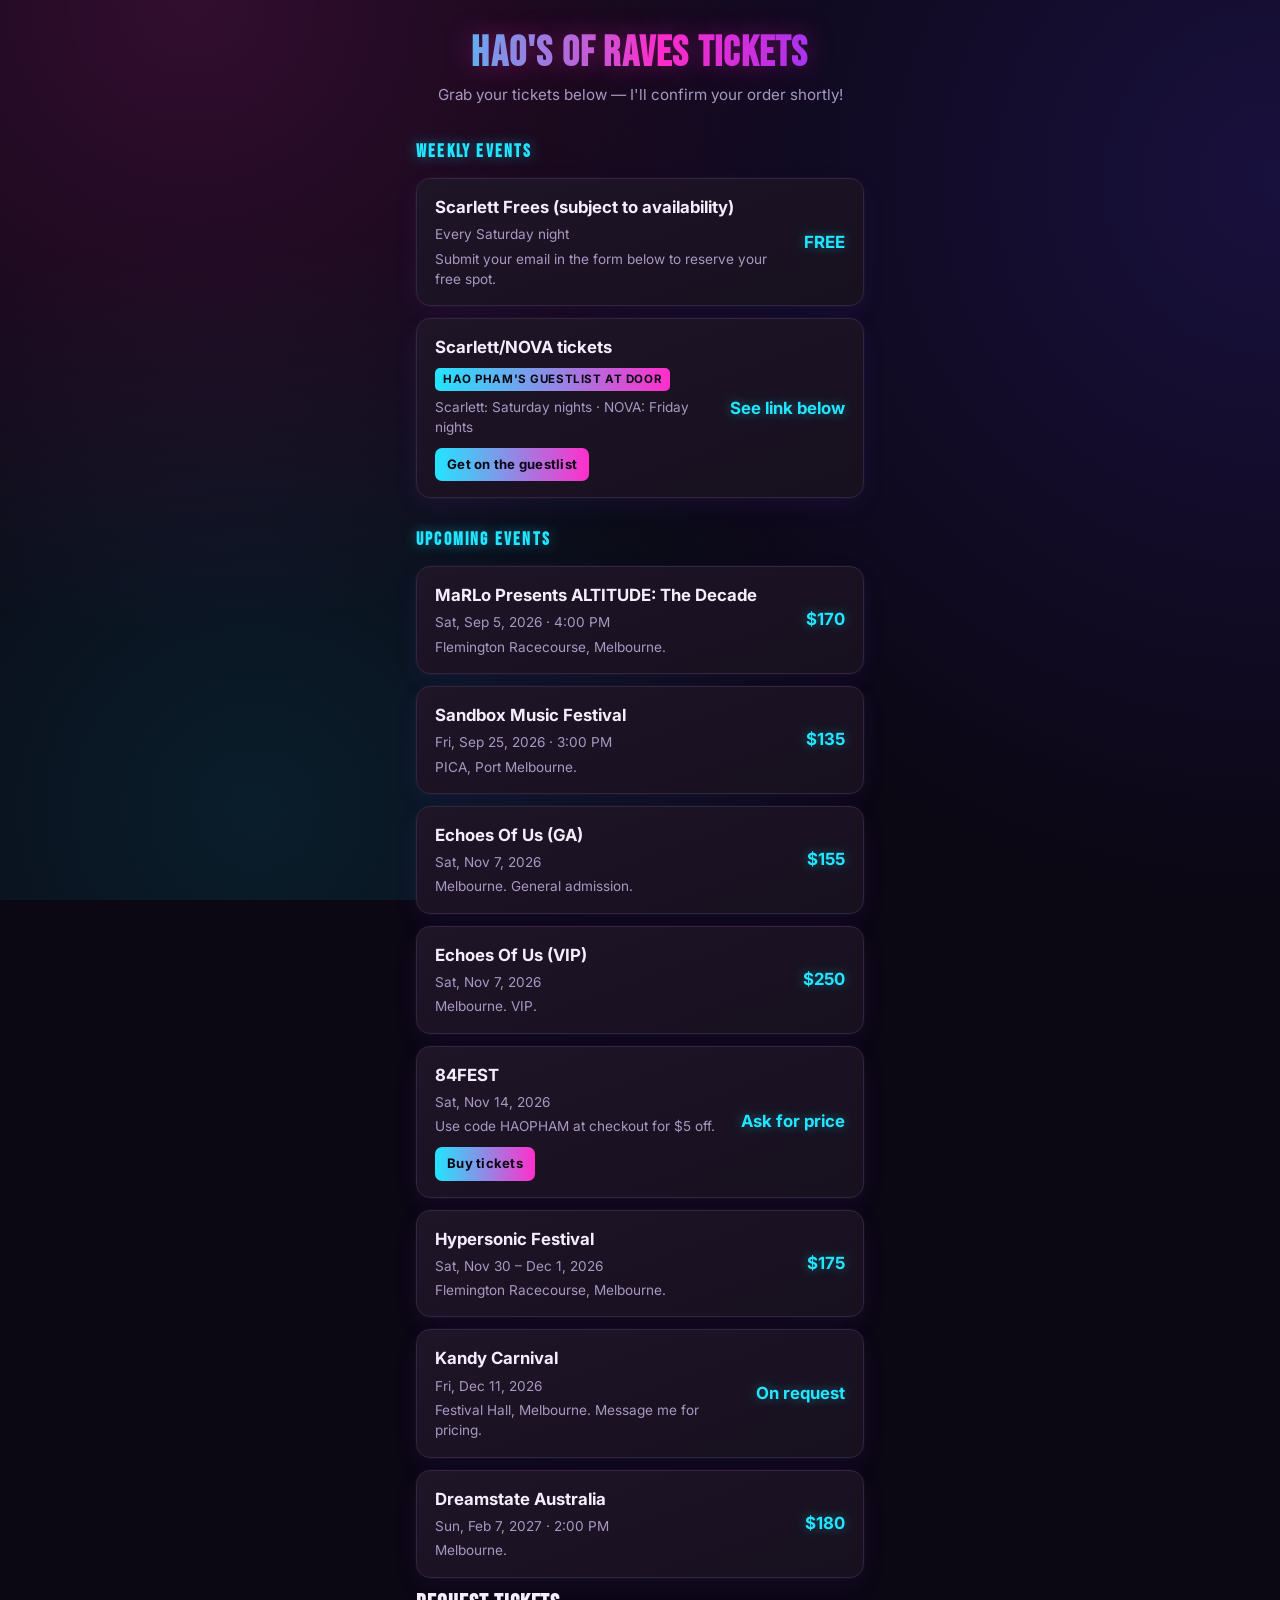
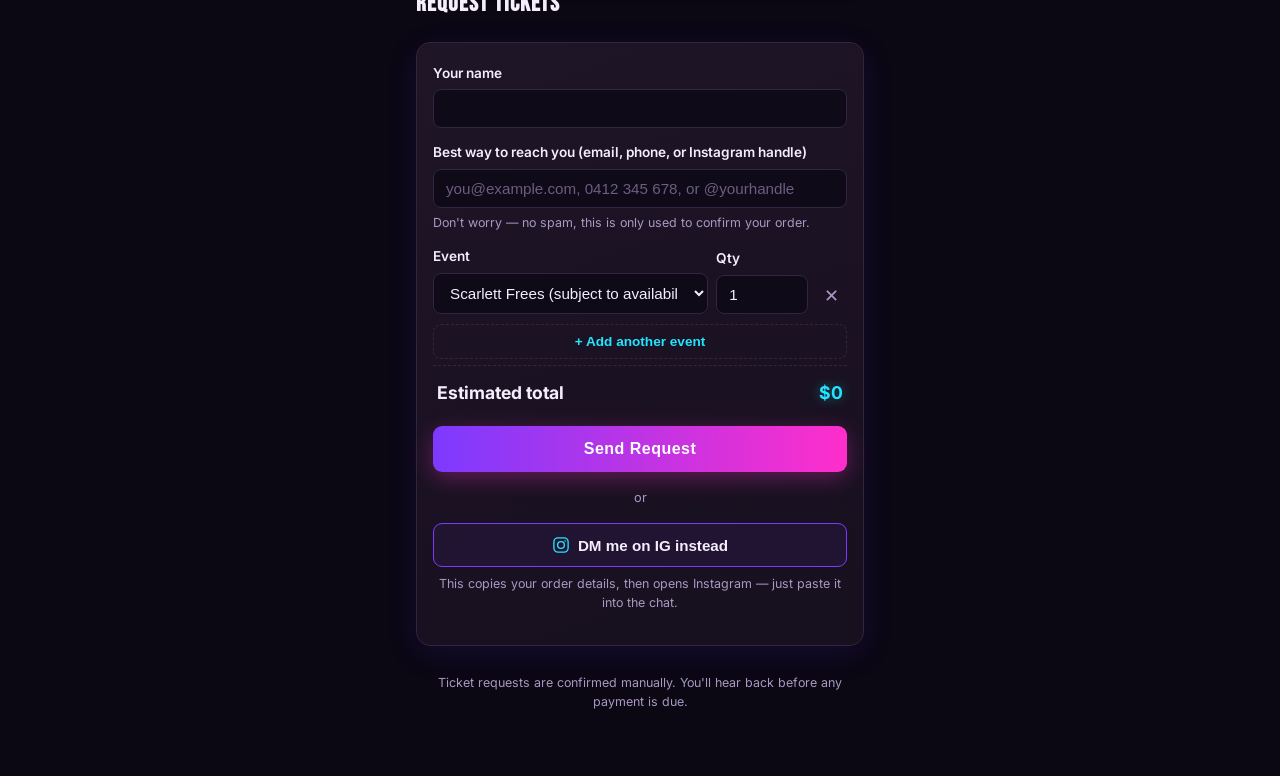
==== index.html @ 5743d811 "Add 84FEST ticket link, merge contact/IG fields, highlight Scarlett/NOVA guestlist" ====
<!DOCTYPE html>
<html lang="en">
<head>
<meta charset="UTF-8" />
<meta name="viewport" content="width=device-width, initial-scale=1.0" />
<title>Ticket Requests</title>
<link rel="preconnect" href="https://fonts.googleapis.com" />
<link rel="preconnect" href="https://fonts.gstatic.com" crossorigin />
<link href="https://fonts.googleapis.com/css2?family=Bebas+Neue&family=Inter:wght@400;500;600;700&display=swap" rel="stylesheet" />
<link rel="stylesheet" href="style.css" />
</head>
<body>
<div class="wrap">

  <header class="hero">
    <h1 id="business-name">Your Name / Business</h1>
    <p id="tagline">Grab your tickets below — I'll confirm your order shortly!</p>
  </header>

  <div id="event-list"></div>

  <h2 class="section-title">Request Tickets</h2>

  <div class="status-msg" id="status-msg"></div>

  <form id="order-form">
    <div class="field">
      <label for="customer-name">Your name</label>
      <input type="text" id="customer-name" name="name" required autocomplete="name" />
    </div>

    <div class="field">
      <label for="customer-contact">Best way to reach you (email, phone, or Instagram handle)</label>
      <input type="text" id="customer-contact" name="contact" required autocomplete="off" placeholder="you@example.com, 0412 345 678, or @yourhandle" />
      <p class="field-hint">Don't worry — no spam, this is only used to confirm your order.</p>
    </div>

    <div id="order-rows"></div>

    <button type="button" class="add-row-btn" id="add-row-btn">+ Add another event</button>

    <div class="order-total" id="order-total">
      <span>Estimated total</span>
      <span id="order-total-amount">$0</span>
    </div>
    <p class="hint order-total-note" id="order-total-note">Some items are priced separately — I'll confirm the final total with you.</p>

    <input type="hidden" name="order_summary" id="order-summary-field" />

    <button type="submit" class="submit-btn" id="submit-btn">Send Request</button>

    <div class="divider">or</div>

    <button type="button" class="ig-btn" id="ig-btn">
      <svg class="ig-icon" viewBox="0 0 24 24" width="18" height="18" fill="none" xmlns="http://www.w3.org/2000/svg" aria-hidden="true">
        <rect x="2.5" y="2.5" width="19" height="19" rx="5.5" stroke="currentColor" stroke-width="1.8"/>
        <circle cx="12" cy="12" r="4.5" stroke="currentColor" stroke-width="1.8"/>
        <circle cx="17.4" cy="6.6" r="1.1" fill="currentColor"/>
      </svg>
      DM me on IG instead
    </button>
    <p class="hint">This copies your order details, then opens Instagram — just paste it into the chat.</p>
  </form>

  <footer>
    Ticket requests are confirmed manually. You'll hear back before any payment is due.
  </footer>

</div>

<script src="config.js"></script>
<script src="events.js"></script>
<script src="script.js"></script>
</body>
</html>
---- style.css ----
:root {
  --bg: #0b0713;
  --bg-glow-1: rgba(255, 45, 190, 0.16);
  --bg-glow-2: rgba(88, 60, 255, 0.18);
  --bg-glow-3: rgba(0, 229, 255, 0.10);
  --surface: #17101f;
  --surface-2: #1e1526;
  --text: #f4eefc;
  --text-muted: #a898c2;
  --accent: #ff2ecb;
  --accent-2: #7c3aff;
  --accent-cyan: #22e5ff;
  --border: #33243f;
  --success-bg: rgba(34, 229, 150, 0.12);
  --success-text: #5cffc0;
  --danger-text: #ff5c7a;
  --error-bg: rgba(255, 92, 122, 0.12);
  --radius: 14px;
}

* {
  box-sizing: border-box;
}

body {
  margin: 0;
  font-family: 'Inter', -apple-system, BlinkMacSystemFont, "Segoe UI", Roboto, Helvetica, Arial, sans-serif;
  background:
    radial-gradient(circle at 15% 0%, var(--bg-glow-1), transparent 45%),
    radial-gradient(circle at 100% 20%, var(--bg-glow-2), transparent 50%),
    radial-gradient(circle at 20% 90%, var(--bg-glow-3), transparent 45%),
    var(--bg);
  background-attachment: fixed;
  color: var(--text);
  line-height: 1.5;
}

.wrap {
  max-width: 480px;
  margin: 0 auto;
  padding: 32px 16px 64px;
}

header.hero {
  text-align: center;
  margin-bottom: 32px;
}

header.hero h1 {
  font-family: 'Bebas Neue', 'Inter', sans-serif;
  font-size: 2.6rem;
  letter-spacing: 0.03em;
  margin: 0 0 8px;
  line-height: 1.05;
  background: linear-gradient(90deg, var(--accent-cyan), var(--accent) 55%, var(--accent-2));
  -webkit-background-clip: text;
  background-clip: text;
  color: transparent;
  text-shadow: 0 0 28px rgba(255, 46, 203, 0.35);
}

header.hero p {
  color: var(--text-muted);
  margin: 0;
  font-size: 0.95rem;
}

h2.section-title {
  font-family: 'Bebas Neue', 'Inter', sans-serif;
  font-size: 1.5rem;
  letter-spacing: 0.04em;
  margin: 0 0 14px;
  color: var(--text);
}

h2.category-title {
  font-family: 'Bebas Neue', 'Inter', sans-serif;
  font-size: 1.15rem;
  letter-spacing: 0.12em;
  color: var(--accent-cyan);
  text-shadow: 0 0 14px rgba(34, 229, 255, 0.45);
  margin: 28px 0 12px;
}

h2.category-title:first-child {
  margin-top: 0;
}

.event-list {
  display: flex;
  flex-direction: column;
  gap: 12px;
  margin-bottom: 8px;
}

.event-card {
  background: linear-gradient(160deg, var(--surface-2), var(--surface));
  border: 1px solid var(--border);
  border-radius: var(--radius);
  padding: 16px 18px;
  display: flex;
  justify-content: space-between;
  align-items: center;
  gap: 12px;
  box-shadow: 0 0 0 1px rgba(255, 255, 255, 0.02), 0 8px 24px rgba(124, 58, 255, 0.08);
  transition: border-color 0.2s, box-shadow 0.2s;
}

.event-card:hover {
  border-color: var(--accent-2);
  box-shadow: 0 0 0 1px var(--accent-2), 0 8px 28px rgba(124, 58, 255, 0.25);
}

.event-card.sold-out {
  opacity: 0.55;
}

.event-info h3 {
  margin: 0 0 4px;
  font-size: 1.05rem;
  color: var(--text);
}

.event-info .meta {
  font-size: 0.85rem;
  color: var(--text-muted);
}

.event-info .desc {
  font-size: 0.85rem;
  color: var(--text-muted);
  margin-top: 4px;
}

.event-price {
  font-weight: 700;
  white-space: nowrap;
  font-size: 1.05rem;
  color: var(--accent-cyan);
  text-shadow: 0 0 12px rgba(34, 229, 255, 0.4);
}

.event-highlight {
  display: inline-block;
  font-size: 0.72rem;
  font-weight: 700;
  letter-spacing: 0.05em;
  text-transform: uppercase;
  color: #0b0713;
  background: linear-gradient(90deg, var(--accent-cyan), var(--accent));
  border-radius: 5px;
  padding: 3px 8px;
  margin: 2px 0 6px;
}

.event-link-btn {
  display: inline-block;
  margin-top: 10px;
  font-size: 0.82rem;
  font-weight: 700;
  letter-spacing: 0.02em;
  color: #0b0713;
  text-decoration: none;
  background: linear-gradient(90deg, var(--accent-cyan), var(--accent));
  border-radius: 7px;
  padding: 7px 12px;
}

.event-link-btn:hover {
  filter: brightness(1.1);
  box-shadow: 0 0 16px rgba(255, 46, 203, 0.5);
}

.sold-out-tag {
  font-size: 0.75rem;
  font-weight: 700;
  color: var(--danger-text);
  text-transform: uppercase;
  letter-spacing: 0.05em;
}

form {
  background: linear-gradient(160deg, var(--surface-2), var(--surface));
  border: 1px solid var(--border);
  border-radius: var(--radius);
  padding: 20px 16px;
  margin-top: 20px;
  box-shadow: 0 8px 32px rgba(88, 60, 255, 0.12);
}

.field {
  margin-bottom: 14px;
}

.field label {
  display: block;
  font-size: 0.85rem;
  font-weight: 600;
  margin-bottom: 6px;
  color: var(--text);
}

.field input,
.field select {
  width: 100%;
  padding: 10px 12px;
  border: 1px solid var(--border);
  border-radius: 8px;
  font-size: 0.95rem;
  background: #0f0a17;
  color: var(--text);
}

.field input::placeholder {
  color: #6c5d82;
}

.field input:focus,
.field select:focus {
  outline: none;
  border-color: var(--accent);
  box-shadow: 0 0 0 3px rgba(255, 46, 203, 0.22);
}

.field-hint {
  font-size: 0.78rem;
  color: var(--text-muted);
  margin: 6px 0 0;
}

.other-input {
  margin-top: 8px;
}

.order-total {
  display: flex;
  justify-content: space-between;
  align-items: center;
  padding: 14px 4px;
  margin-bottom: 6px;
  border-top: 1px dashed var(--border);
  font-weight: 700;
  font-size: 1.1rem;
  color: var(--text);
}

.order-total #order-total-amount {
  color: var(--accent-cyan);
  text-shadow: 0 0 12px rgba(34, 229, 255, 0.4);
}

.order-total-note {
  display: none;
  margin: 0 0 14px;
}

.order-row {
  display: flex;
  gap: 8px;
  align-items: flex-end;
  margin-bottom: 10px;
}

.order-row .field {
  margin-bottom: 0;
}

.order-row .field.event-field {
  flex: 3;
}

.order-row .field.qty-field {
  flex: 1;
}

.remove-row-btn {
  border: none;
  background: transparent;
  color: var(--text-muted);
  font-size: 1.1rem;
  cursor: pointer;
  padding: 8px;
  line-height: 1;
}

.remove-row-btn:hover {
  color: var(--danger-text);
}

.add-row-btn {
  background: none;
  border: 1px dashed var(--border);
  color: var(--accent-cyan);
  border-radius: 8px;
  padding: 9px 12px;
  font-size: 0.85rem;
  font-weight: 600;
  cursor: pointer;
  width: 100%;
  margin-bottom: 6px;
}

.add-row-btn:hover {
  border-color: var(--accent-cyan);
  box-shadow: 0 0 12px rgba(34, 229, 255, 0.2);
}

.submit-btn {
  width: 100%;
  padding: 14px;
  border: none;
  border-radius: 9px;
  background: linear-gradient(90deg, var(--accent-2), var(--accent));
  color: #fff;
  font-size: 1rem;
  font-weight: 700;
  letter-spacing: 0.03em;
  cursor: pointer;
  box-shadow: 0 6px 22px rgba(255, 46, 203, 0.32);
}

.submit-btn:hover {
  filter: brightness(1.08);
  box-shadow: 0 6px 28px rgba(255, 46, 203, 0.48);
}

.submit-btn:disabled {
  opacity: 0.6;
  cursor: not-allowed;
  box-shadow: none;
}

.divider {
  text-align: center;
  font-size: 0.8rem;
  color: var(--text-muted);
  margin: 16px 0;
  position: relative;
}

.ig-btn {
  width: 100%;
  padding: 12px;
  border: 1px solid var(--accent-2);
  border-radius: 9px;
  background: rgba(124, 58, 255, 0.08);
  color: var(--text);
  font-size: 0.95rem;
  font-weight: 600;
  cursor: pointer;
  display: flex;
  align-items: center;
  justify-content: center;
  gap: 8px;
}

.ig-icon {
  color: var(--accent-cyan);
  flex-shrink: 0;
}

.ig-btn:hover {
  border-color: var(--accent);
  box-shadow: 0 0 14px rgba(124, 58, 255, 0.3);
}

.hint {
  font-size: 0.78rem;
  color: var(--text-muted);
  margin-top: 8px;
  text-align: center;
}

.status-msg {
  border-radius: 8px;
  padding: 12px 14px;
  font-size: 0.9rem;
  margin-bottom: 16px;
  display: none;
  border: 1px solid transparent;
}

.status-msg.show {
  display: block;
}

.status-msg.success {
  background: var(--success-bg);
  color: var(--success-text);
  border-color: rgba(92, 255, 192, 0.3);
}

.status-msg.error {
  background: var(--error-bg);
  color: var(--danger-text);
  border-color: rgba(255, 92, 122, 0.3);
}

footer {
  text-align: center;
  color: var(--text-muted);
  font-size: 0.78rem;
  margin-top: 28px;
}
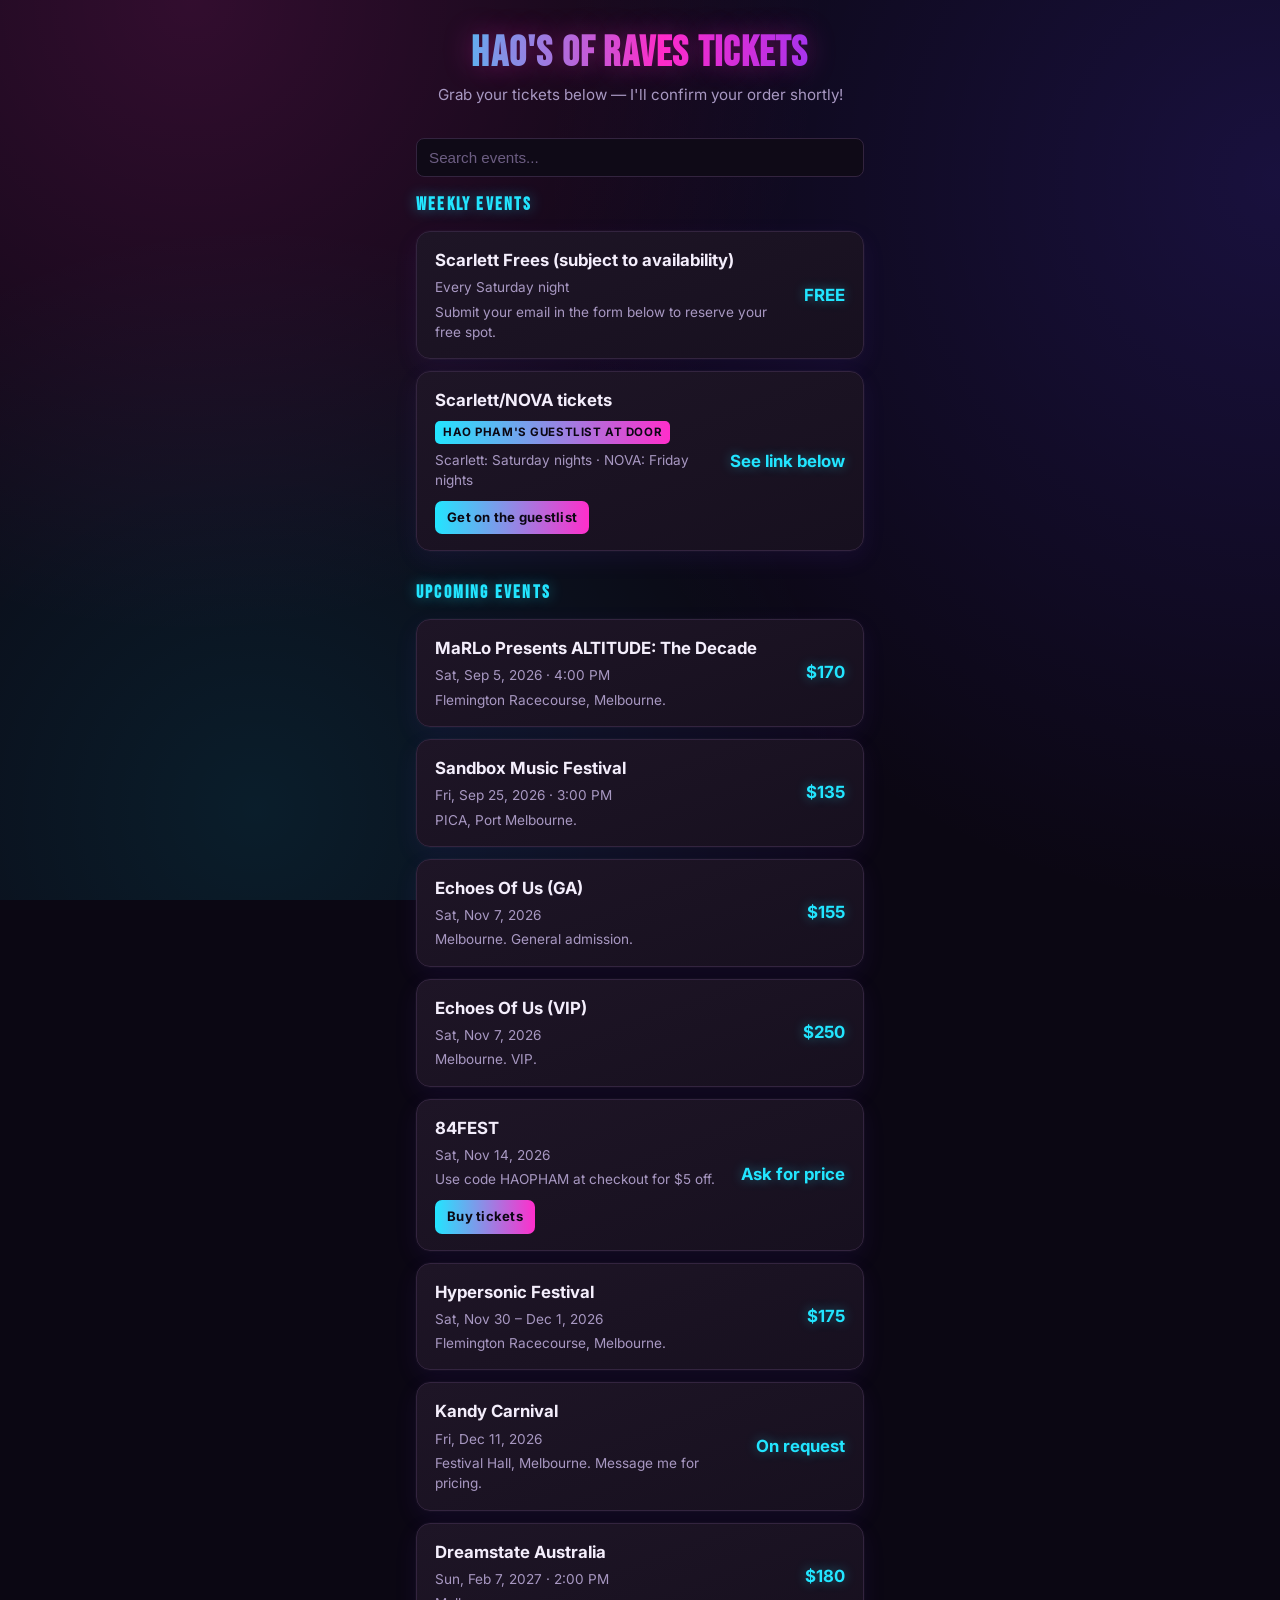
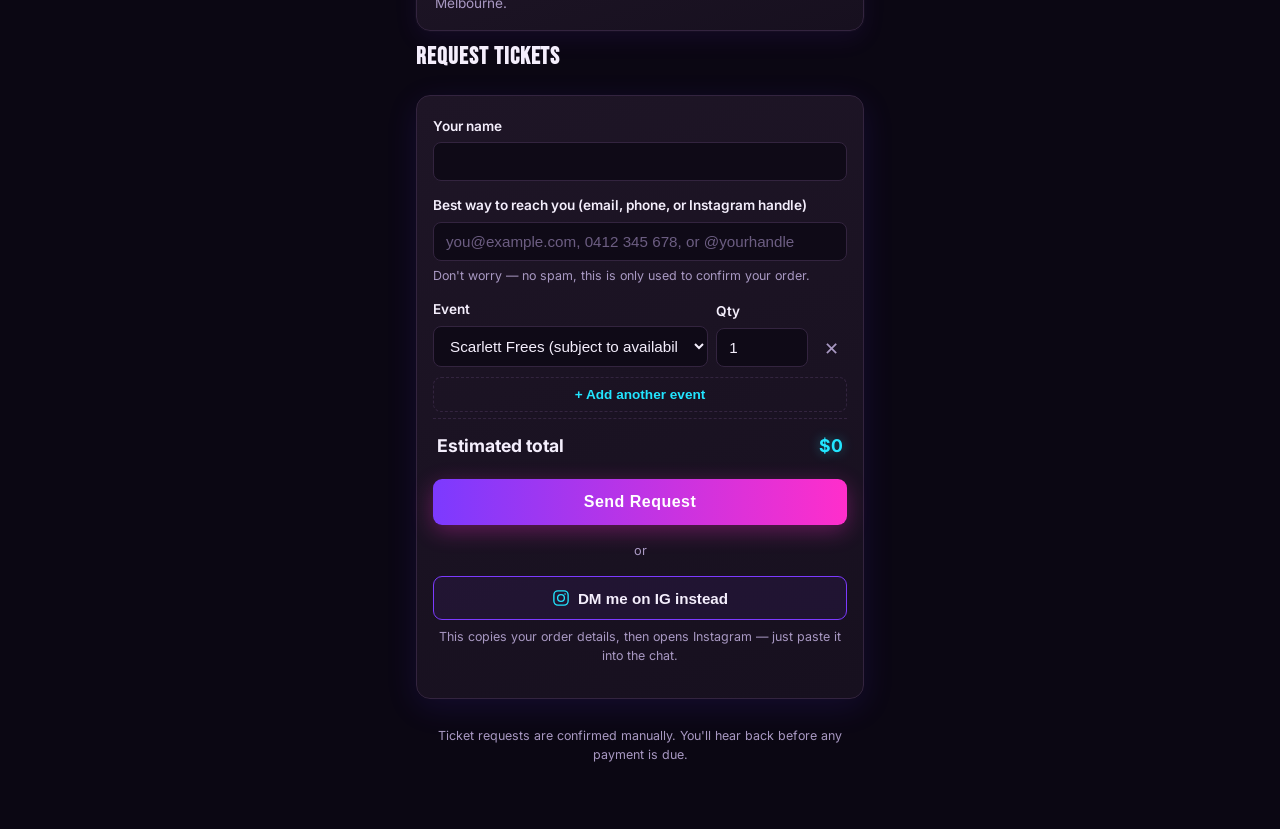
==== commit c3d6ffc1: "Add live event name search" ====
--- a/index.html
+++ b/index.html
@@ -17,7 +17,12 @@
     <p id="tagline">Grab your tickets below — I'll confirm your order shortly!</p>
   </header>
 
+  <div class="field event-search-field">
+    <input type="text" id="event-search" placeholder="Search events..." autocomplete="off" />
+  </div>
+
   <div id="event-list"></div>
+  <p class="hint event-search-empty" id="event-search-empty">No events match your search.</p>
 
   <h2 class="section-title">Request Tickets</h2>
 
--- a/style.css
+++ b/style.css
@@ -86,6 +86,35 @@
   margin-top: 0;
 }
 
+.event-search-field {
+  margin-bottom: 20px;
+}
+
+.event-search-field input {
+  width: 100%;
+  padding: 11px 14px;
+  border: 1px solid var(--border);
+  border-radius: 9px;
+  font-size: 0.95rem;
+  background: var(--surface);
+  color: var(--text);
+}
+
+.event-search-field input::placeholder {
+  color: #6c5d82;
+}
+
+.event-search-field input:focus {
+  outline: none;
+  border-color: var(--accent-cyan);
+  box-shadow: 0 0 0 3px rgba(34, 229, 255, 0.2);
+}
+
+.event-search-empty {
+  display: none;
+  padding: 8px 0 4px;
+}
+
 .event-list {
   display: flex;
   flex-direction: column;
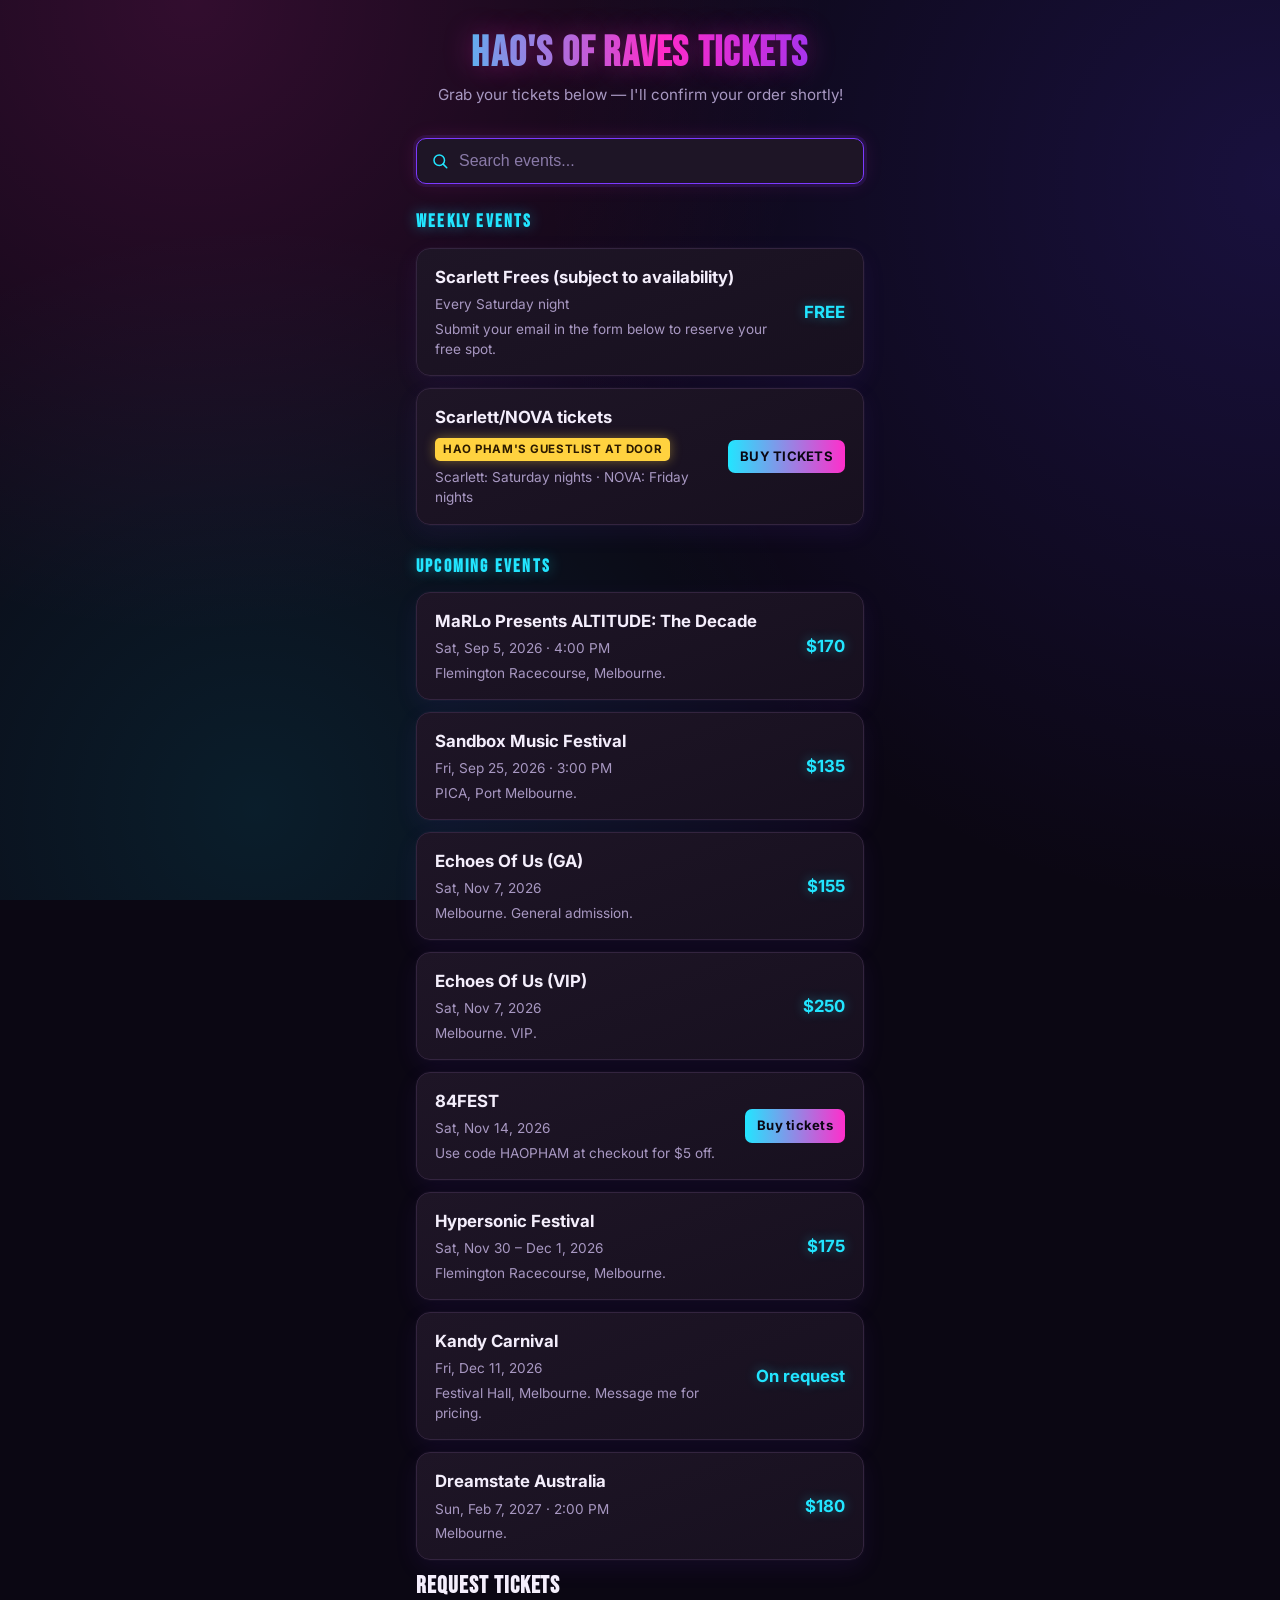
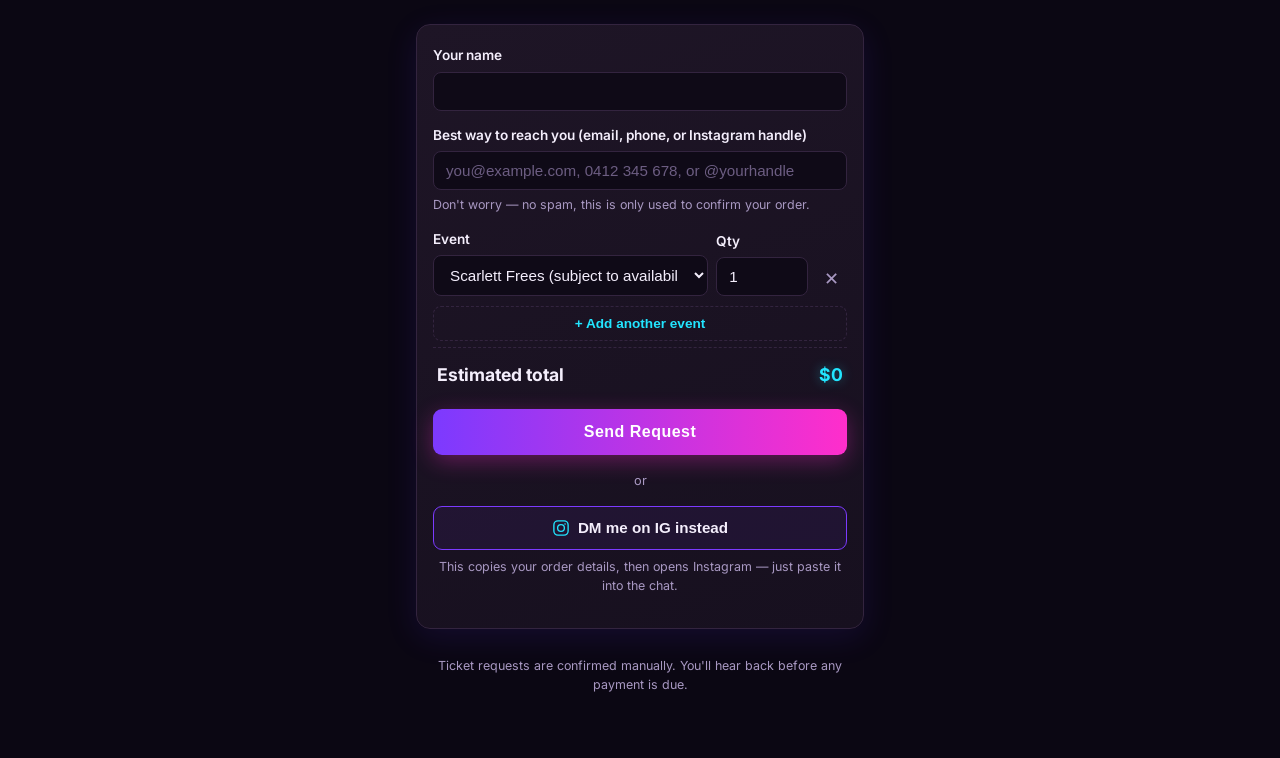
==== commit f65634f0: "Replace price placeholders with buy-ticket hyperlinks, add search icon and glow border" ====
--- a/index.html
+++ b/index.html
@@ -17,7 +17,11 @@
     <p id="tagline">Grab your tickets below — I'll confirm your order shortly!</p>
   </header>
 
-  <div class="field event-search-field">
+  <div class="event-search-field">
+    <svg class="event-search-icon" viewBox="0 0 24 24" width="18" height="18" fill="none" xmlns="http://www.w3.org/2000/svg" aria-hidden="true">
+      <circle cx="11" cy="11" r="7" stroke="currentColor" stroke-width="2"/>
+      <line x1="16.2" y1="16.2" x2="21" y2="21" stroke="currentColor" stroke-width="2" stroke-linecap="round"/>
+    </svg>
     <input type="text" id="event-search" placeholder="Search events..." autocomplete="off" />
   </div>
 
--- a/style.css
+++ b/style.css
@@ -10,6 +10,7 @@
   --accent: #ff2ecb;
   --accent-2: #7c3aff;
   --accent-cyan: #22e5ff;
+  --accent-gold: #ffd23f;
   --border: #33243f;
   --success-bg: rgba(34, 229, 150, 0.12);
   --success-text: #5cffc0;
@@ -87,27 +88,44 @@
 }
 
 .event-search-field {
-  margin-bottom: 20px;
+  position: relative;
+  margin-bottom: 24px;
+}
+
+.event-search-icon {
+  position: absolute;
+  left: 15px;
+  top: 50%;
+  transform: translateY(-50%);
+  color: var(--accent-cyan);
+  pointer-events: none;
 }
 
 .event-search-field input {
   width: 100%;
-  padding: 11px 14px;
-  border: 1px solid var(--border);
-  border-radius: 9px;
-  font-size: 0.95rem;
-  background: var(--surface);
-  color: var(--text);
+  padding: 13px 14px 13px 42px;
+  border: 1.5px solid var(--accent-2);
+  border-radius: 10px;
+  font-size: 1rem;
+  font-weight: 500;
+  background: var(--surface-2);
+  color: var(--text);
+  box-shadow: 0 0 0 3px rgba(124, 58, 255, 0.12), 0 0 20px rgba(255, 46, 203, 0.12);
 }
 
 .event-search-field input::placeholder {
-  color: #6c5d82;
+  color: #8a7aa8;
 }
 
 .event-search-field input:focus {
   outline: none;
-  border-color: var(--accent-cyan);
-  box-shadow: 0 0 0 3px rgba(34, 229, 255, 0.2);
+  border-color: var(--accent);
+  box-shadow: 0 0 0 3px rgba(255, 46, 203, 0.25), 0 0 24px rgba(255, 46, 203, 0.35);
+}
+
+.event-search-field input:focus + .event-search-icon,
+.event-search-field:focus-within .event-search-icon {
+  color: var(--accent);
 }
 
 .event-search-empty {
@@ -169,14 +187,33 @@
   text-shadow: 0 0 12px rgba(34, 229, 255, 0.4);
 }
 
+.event-price-link {
+  display: inline-block;
+  font-size: 0.82rem;
+  font-weight: 700;
+  letter-spacing: 0.02em;
+  white-space: nowrap;
+  color: #0b0713;
+  text-decoration: none;
+  background: linear-gradient(90deg, var(--accent-cyan), var(--accent));
+  border-radius: 7px;
+  padding: 7px 12px;
+}
+
+.event-price-link:hover {
+  filter: brightness(1.1);
+  box-shadow: 0 0 16px rgba(255, 46, 203, 0.5);
+}
+
 .event-highlight {
   display: inline-block;
   font-size: 0.72rem;
   font-weight: 700;
   letter-spacing: 0.05em;
   text-transform: uppercase;
-  color: #0b0713;
-  background: linear-gradient(90deg, var(--accent-cyan), var(--accent));
+  color: #2b1a00;
+  background: var(--accent-gold);
+  box-shadow: 0 0 12px rgba(255, 210, 63, 0.4);
   border-radius: 5px;
   padding: 3px 8px;
   margin: 2px 0 6px;
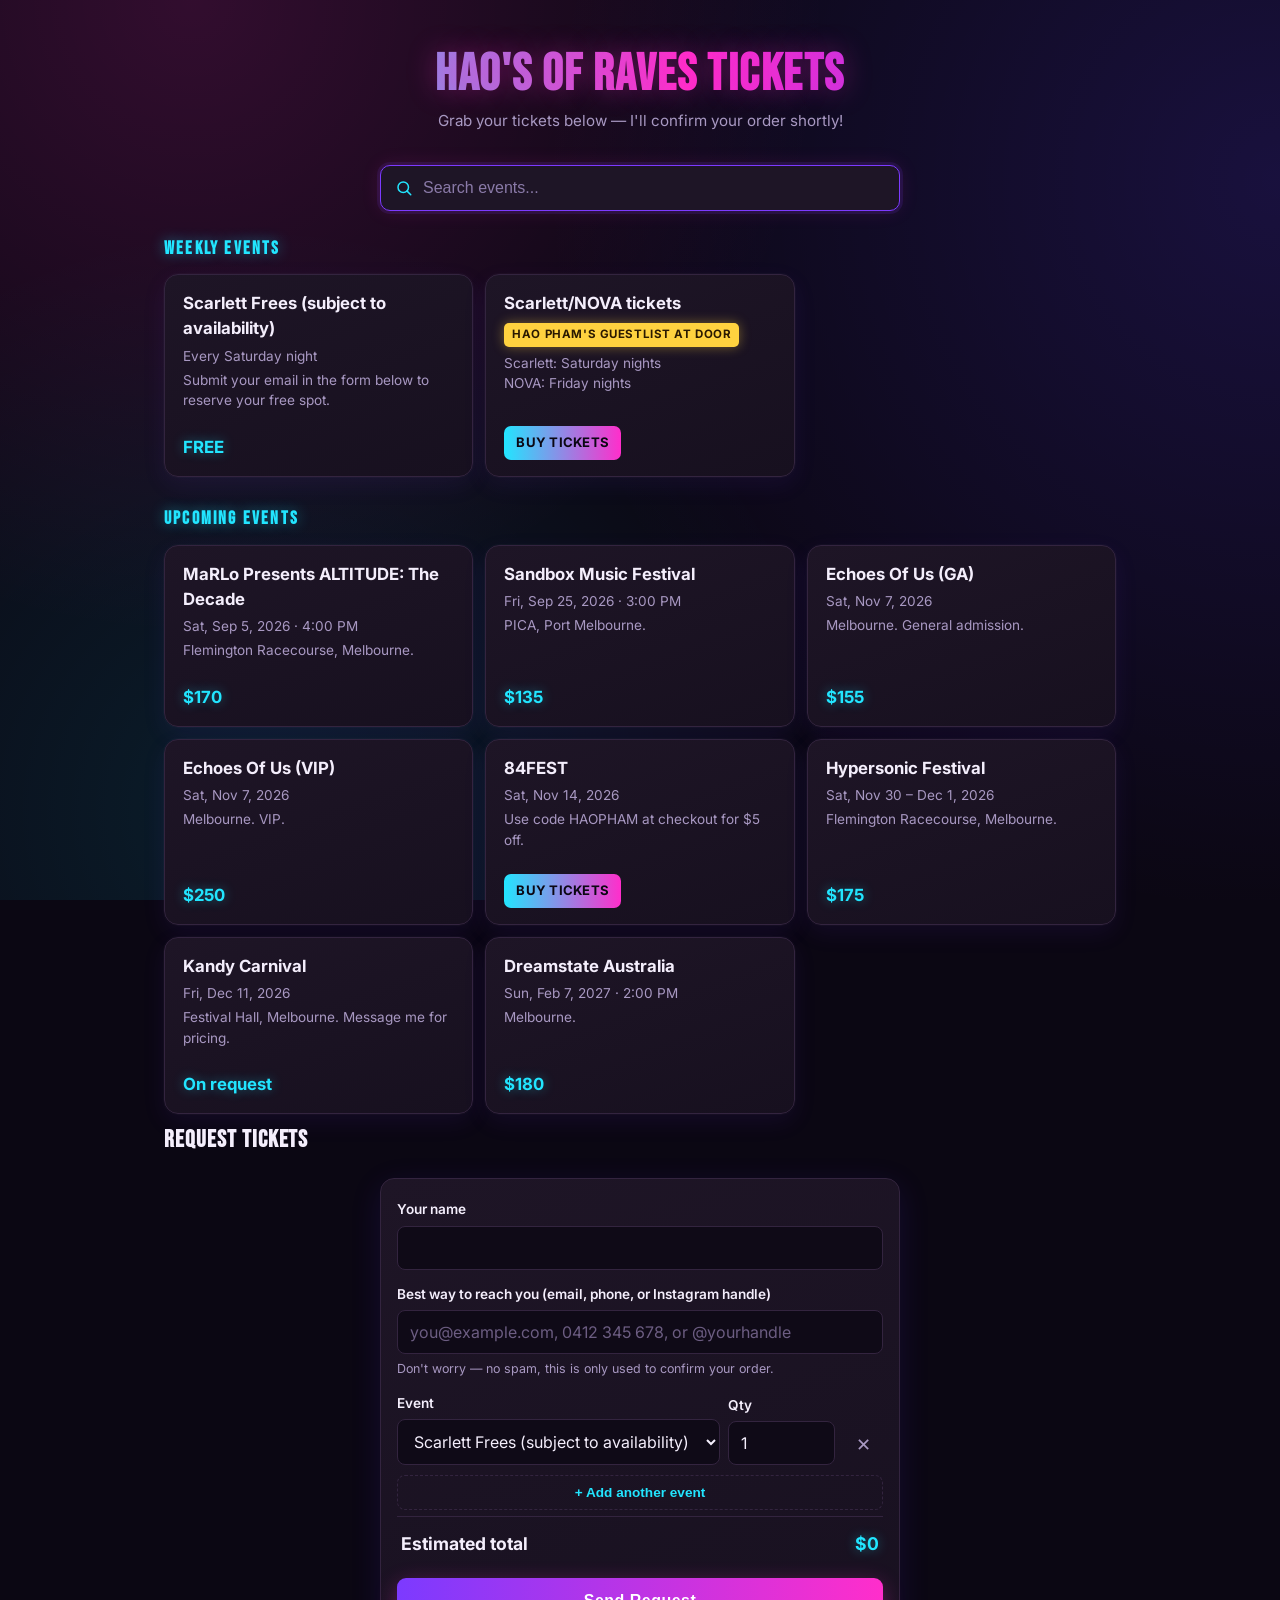
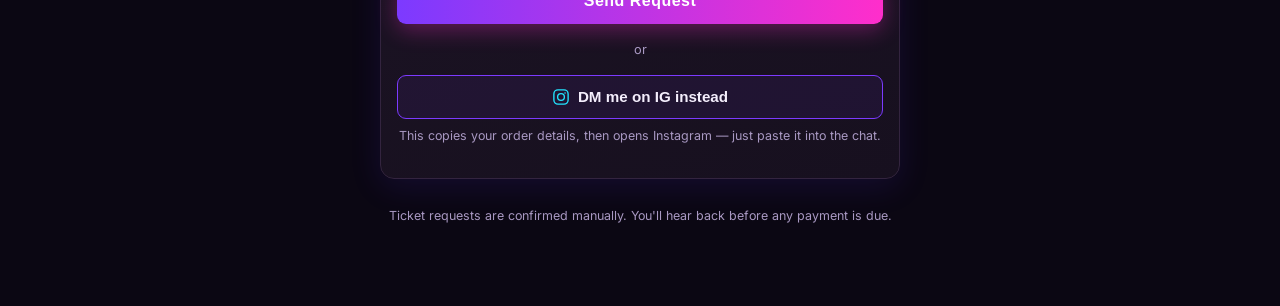
==== commit d6d463e2: "Optimize mobile and desktop experience Mobile: - Bump form inputs to 16px so iOS Safari stops zoomin" ====
--- a/index.html
+++ b/index.html
@@ -2,8 +2,14 @@
 <html lang="en">
 <head>
 <meta charset="UTF-8" />
-<meta name="viewport" content="width=device-width, initial-scale=1.0" />
+<meta name="viewport" content="width=device-width, initial-scale=1.0, viewport-fit=cover" />
 <title>Ticket Requests</title>
+<meta name="description" content="Reserve tickets for Melbourne rave and festival events — request below and I'll confirm your order personally." />
+<meta name="theme-color" content="#0b0713" />
+<meta property="og:type" content="website" />
+<meta property="og:title" content="Hao's of Raves Tickets" />
+<meta property="og:description" content="Reserve tickets for Melbourne rave and festival events — request below and I'll confirm your order personally." />
+<meta name="twitter:card" content="summary" />
 <link rel="preconnect" href="https://fonts.googleapis.com" />
 <link rel="preconnect" href="https://fonts.gstatic.com" crossorigin />
 <link href="https://fonts.googleapis.com/css2?family=Bebas+Neue&family=Inter:wght@400;500;600;700&display=swap" rel="stylesheet" />
--- a/style.css
+++ b/style.css
@@ -23,6 +23,15 @@
   box-sizing: border-box;
 }
 
+html {
+  scroll-behavior: smooth;
+}
+
+*:focus-visible {
+  outline: 2px solid var(--accent-cyan);
+  outline-offset: 2px;
+}
+
 body {
   margin: 0;
   font-family: 'Inter', -apple-system, BlinkMacSystemFont, "Segoe UI", Roboto, Helvetica, Arial, sans-serif;
@@ -31,9 +40,16 @@
     radial-gradient(circle at 100% 20%, var(--bg-glow-2), transparent 50%),
     radial-gradient(circle at 20% 90%, var(--bg-glow-3), transparent 45%),
     var(--bg);
-  background-attachment: fixed;
   color: var(--text);
   line-height: 1.5;
+  -webkit-text-size-adjust: 100%;
+}
+
+/* Fixed attachment is smooth on desktop but causes repaint jank on mobile Safari. */
+@media (min-width: 720px) {
+  body {
+    background-attachment: fixed;
+  }
 }
 
 .wrap {
@@ -147,15 +163,43 @@
   padding: 16px 18px;
   display: flex;
   justify-content: space-between;
-  align-items: center;
+  align-items: flex-start;
   gap: 12px;
   box-shadow: 0 0 0 1px rgba(255, 255, 255, 0.02), 0 8px 24px rgba(124, 58, 255, 0.08);
-  transition: border-color 0.2s, box-shadow 0.2s;
-}
-
-.event-card:hover {
-  border-color: var(--accent-2);
-  box-shadow: 0 0 0 1px var(--accent-2), 0 8px 28px rgba(124, 58, 255, 0.25);
+  transition: border-color 0.2s, box-shadow 0.2s, transform 0.2s;
+  animation: card-in 0.4s ease backwards;
+}
+
+.event-list .event-card:nth-child(1) { animation-delay: 0.02s; }
+.event-list .event-card:nth-child(2) { animation-delay: 0.06s; }
+.event-list .event-card:nth-child(3) { animation-delay: 0.1s; }
+.event-list .event-card:nth-child(4) { animation-delay: 0.14s; }
+.event-list .event-card:nth-child(5) { animation-delay: 0.18s; }
+.event-list .event-card:nth-child(n+6) { animation-delay: 0.2s; }
+
+@keyframes card-in {
+  from {
+    opacity: 0;
+    transform: translateY(8px);
+  }
+  to {
+    opacity: 1;
+    transform: translateY(0);
+  }
+}
+
+@media (prefers-reduced-motion: reduce) {
+  .event-card {
+    animation: none;
+  }
+}
+
+@media (hover: hover) {
+  .event-card:hover {
+    border-color: var(--accent-2);
+    box-shadow: 0 0 0 1px var(--accent-2), 0 8px 28px rgba(124, 58, 255, 0.25);
+    transform: translateY(-2px);
+  }
 }
 
 .event-card.sold-out {
@@ -171,6 +215,7 @@
 .event-info .meta {
   font-size: 0.85rem;
   color: var(--text-muted);
+  white-space: pre-line;
 }
 
 .event-info .desc {
@@ -192,17 +237,23 @@
   font-size: 0.82rem;
   font-weight: 700;
   letter-spacing: 0.02em;
+  text-transform: uppercase;
   white-space: nowrap;
   color: #0b0713;
   text-decoration: none;
   background: linear-gradient(90deg, var(--accent-cyan), var(--accent));
   border-radius: 7px;
   padding: 7px 12px;
+  transition: filter 0.15s, box-shadow 0.15s, transform 0.1s;
 }
 
 .event-price-link:hover {
   filter: brightness(1.1);
   box-shadow: 0 0 16px rgba(255, 46, 203, 0.5);
+}
+
+.event-price-link:active {
+  transform: scale(0.97);
 }
 
 .event-highlight {
@@ -225,11 +276,13 @@
   font-size: 0.82rem;
   font-weight: 700;
   letter-spacing: 0.02em;
+  text-transform: uppercase;
   color: #0b0713;
   text-decoration: none;
   background: linear-gradient(90deg, var(--accent-cyan), var(--accent));
   border-radius: 7px;
   padding: 7px 12px;
+  transition: filter 0.15s, box-shadow 0.15s, transform 0.1s;
 }
 
 .event-link-btn:hover {
@@ -237,12 +290,21 @@
   box-shadow: 0 0 16px rgba(255, 46, 203, 0.5);
 }
 
+.event-link-btn:active {
+  transform: scale(0.97);
+}
+
 .sold-out-tag {
-  font-size: 0.75rem;
+  display: inline-block;
+  font-size: 0.72rem;
   font-weight: 700;
   color: var(--danger-text);
   text-transform: uppercase;
   letter-spacing: 0.05em;
+  background: rgba(255, 92, 122, 0.12);
+  border: 1px solid rgba(255, 92, 122, 0.3);
+  border-radius: 5px;
+  padding: 3px 8px;
 }
 
 form {
@@ -269,12 +331,14 @@
 .field input,
 .field select {
   width: 100%;
-  padding: 10px 12px;
+  padding: 11px 12px;
   border: 1px solid var(--border);
   border-radius: 8px;
-  font-size: 0.95rem;
+  /* 16px minimum: anything smaller makes iOS Safari zoom the page on focus. */
+  font-size: 16px;
   background: #0f0a17;
   color: var(--text);
+  font-family: inherit;
 }
 
 .field input::placeholder {
@@ -304,7 +368,7 @@
   align-items: center;
   padding: 14px 4px;
   margin-bottom: 6px;
-  border-top: 1px dashed var(--border);
+  border-top: 1px solid var(--border);
   font-weight: 700;
   font-size: 1.1rem;
   color: var(--text);
@@ -339,6 +403,27 @@
   flex: 1;
 }
 
+/* On narrow phones the event select gets squeezed to ~190px and truncates
+   event names, so give it its own full-width line. */
+@media (max-width: 520px) {
+  .order-row {
+    flex-wrap: wrap;
+    margin-bottom: 16px;
+  }
+
+  .order-row .field.event-field {
+    flex: 1 1 100%;
+  }
+
+  .order-row .field.qty-field {
+    flex: 0 0 96px;
+  }
+
+  .remove-row-btn {
+    margin-left: auto;
+  }
+}
+
 .remove-row-btn {
   border: none;
   background: transparent;
@@ -346,6 +431,8 @@
   font-size: 1.1rem;
   cursor: pointer;
   padding: 8px;
+  min-width: 40px;
+  min-height: 40px;
   line-height: 1;
 }
 
@@ -390,6 +477,10 @@
   box-shadow: 0 6px 28px rgba(255, 46, 203, 0.48);
 }
 
+.submit-btn:active {
+  transform: scale(0.99);
+}
+
 .submit-btn:disabled {
   opacity: 0.6;
   cursor: not-allowed;
@@ -430,6 +521,10 @@
   box-shadow: 0 0 14px rgba(124, 58, 255, 0.3);
 }
 
+.ig-btn:active {
+  transform: scale(0.99);
+}
+
 .hint {
   font-size: 0.78rem;
   color: var(--text-muted);
@@ -468,3 +563,50 @@
   font-size: 0.78rem;
   margin-top: 28px;
 }
+
+@media (min-width: 720px) {
+  .wrap {
+    max-width: 720px;
+    padding: 48px 24px 80px;
+  }
+
+  header.hero h1 {
+    font-size: 3.2rem;
+  }
+
+  .event-search-field,
+  form {
+    max-width: 520px;
+    margin-left: auto;
+    margin-right: auto;
+  }
+
+  .event-list {
+    display: grid;
+    grid-template-columns: repeat(2, 1fr);
+    gap: 12px;
+  }
+
+  .event-card {
+    flex-direction: column;
+    align-items: flex-start;
+  }
+
+  /* Push the price/button block to the card floor so it lines up
+     across every card in a row, regardless of description length. */
+  .event-card > div:last-child {
+    margin-top: auto;
+    padding-top: 12px;
+    align-self: flex-start;
+  }
+}
+
+@media (min-width: 1080px) {
+  .wrap {
+    max-width: 1000px;
+  }
+
+  .event-list {
+    grid-template-columns: repeat(3, 1fr);
+  }
+}
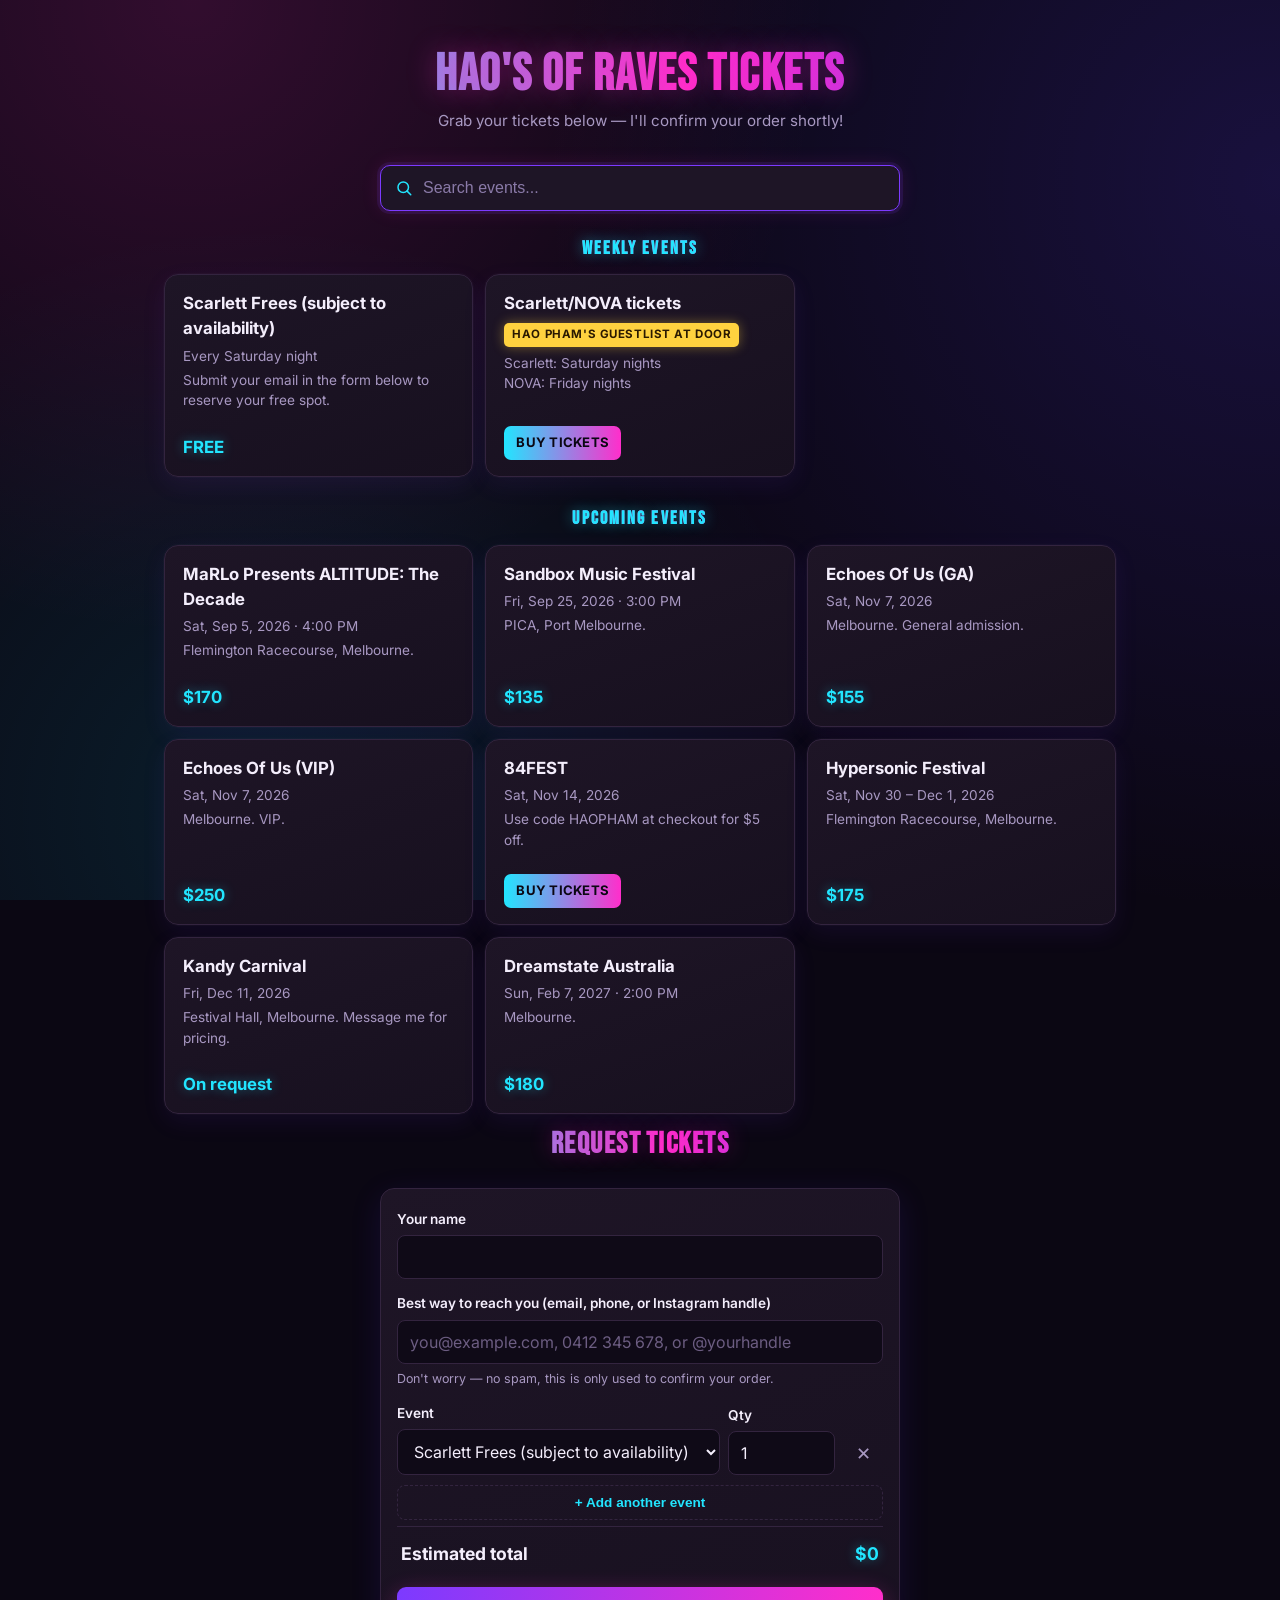
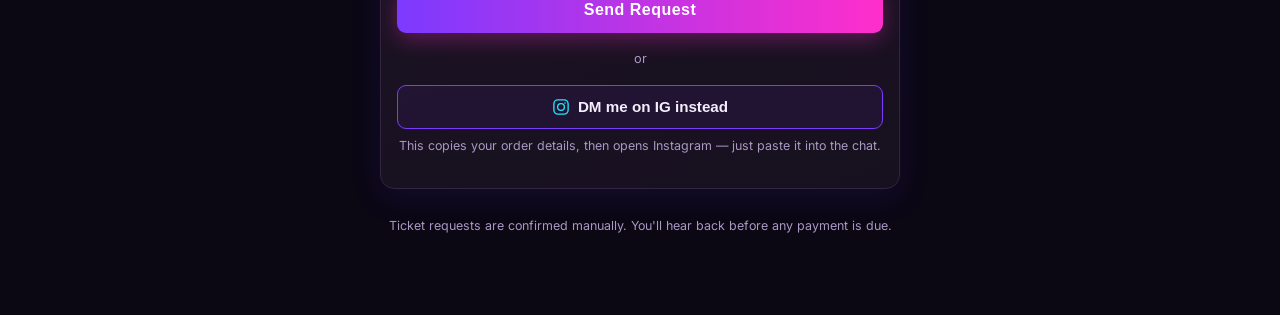
==== commit 9cbc923e: "Center Request Tickets heading, add click-to-request on linkless event cards Aligns the Request Tick" ====
--- a/index.html
+++ b/index.html
@@ -34,7 +34,7 @@
   <div id="event-list"></div>
   <p class="hint event-search-empty" id="event-search-empty">No events match your search.</p>
 
-  <h2 class="section-title">Request Tickets</h2>
+  <h2 class="section-title" id="request-tickets-heading">Request Tickets</h2>
 
   <div class="status-msg" id="status-msg"></div>
 
--- a/style.css
+++ b/style.css
@@ -84,10 +84,14 @@
 
 h2.section-title {
   font-family: 'Bebas Neue', 'Inter', sans-serif;
-  font-size: 1.5rem;
-  letter-spacing: 0.04em;
+  font-size: 1.9rem;
+  letter-spacing: 0.05em;
   margin: 0 0 14px;
-  color: var(--text);
+  background: linear-gradient(90deg, var(--accent-cyan), var(--accent) 55%, var(--accent-2));
+  -webkit-background-clip: text;
+  background-clip: text;
+  color: transparent;
+  text-shadow: 0 0 22px rgba(255, 46, 203, 0.3);
 }
 
 h2.category-title {
@@ -204,6 +208,31 @@
 
 .event-card.sold-out {
   opacity: 0.55;
+}
+
+.event-card--clickable {
+  cursor: pointer;
+}
+
+.event-card--flash {
+  animation: card-flash 1s ease;
+}
+
+@keyframes card-flash {
+  0%, 100% {
+    box-shadow: 0 0 0 1px rgba(255, 255, 255, 0.02), 0 8px 24px rgba(124, 58, 255, 0.08);
+    border-color: var(--border);
+  }
+  25% {
+    box-shadow: 0 0 0 2px var(--accent), 0 0 24px rgba(255, 46, 203, 0.5);
+    border-color: var(--accent);
+  }
+}
+
+@media (prefers-reduced-motion: reduce) {
+  .event-card--flash {
+    animation: none;
+  }
 }
 
 .event-info h3 {
@@ -564,6 +593,10 @@
   margin-top: 28px;
 }
 
+#request-tickets-heading {
+  word-spacing: -0.08em;
+}
+
 @media (min-width: 720px) {
   .wrap {
     max-width: 720px;
@@ -579,6 +612,13 @@
     max-width: 520px;
     margin-left: auto;
     margin-right: auto;
+  }
+
+  h2.section-title {
+    max-width: 520px;
+    margin-left: auto;
+    margin-right: auto;
+    text-align: center;
   }
 
   .event-list {
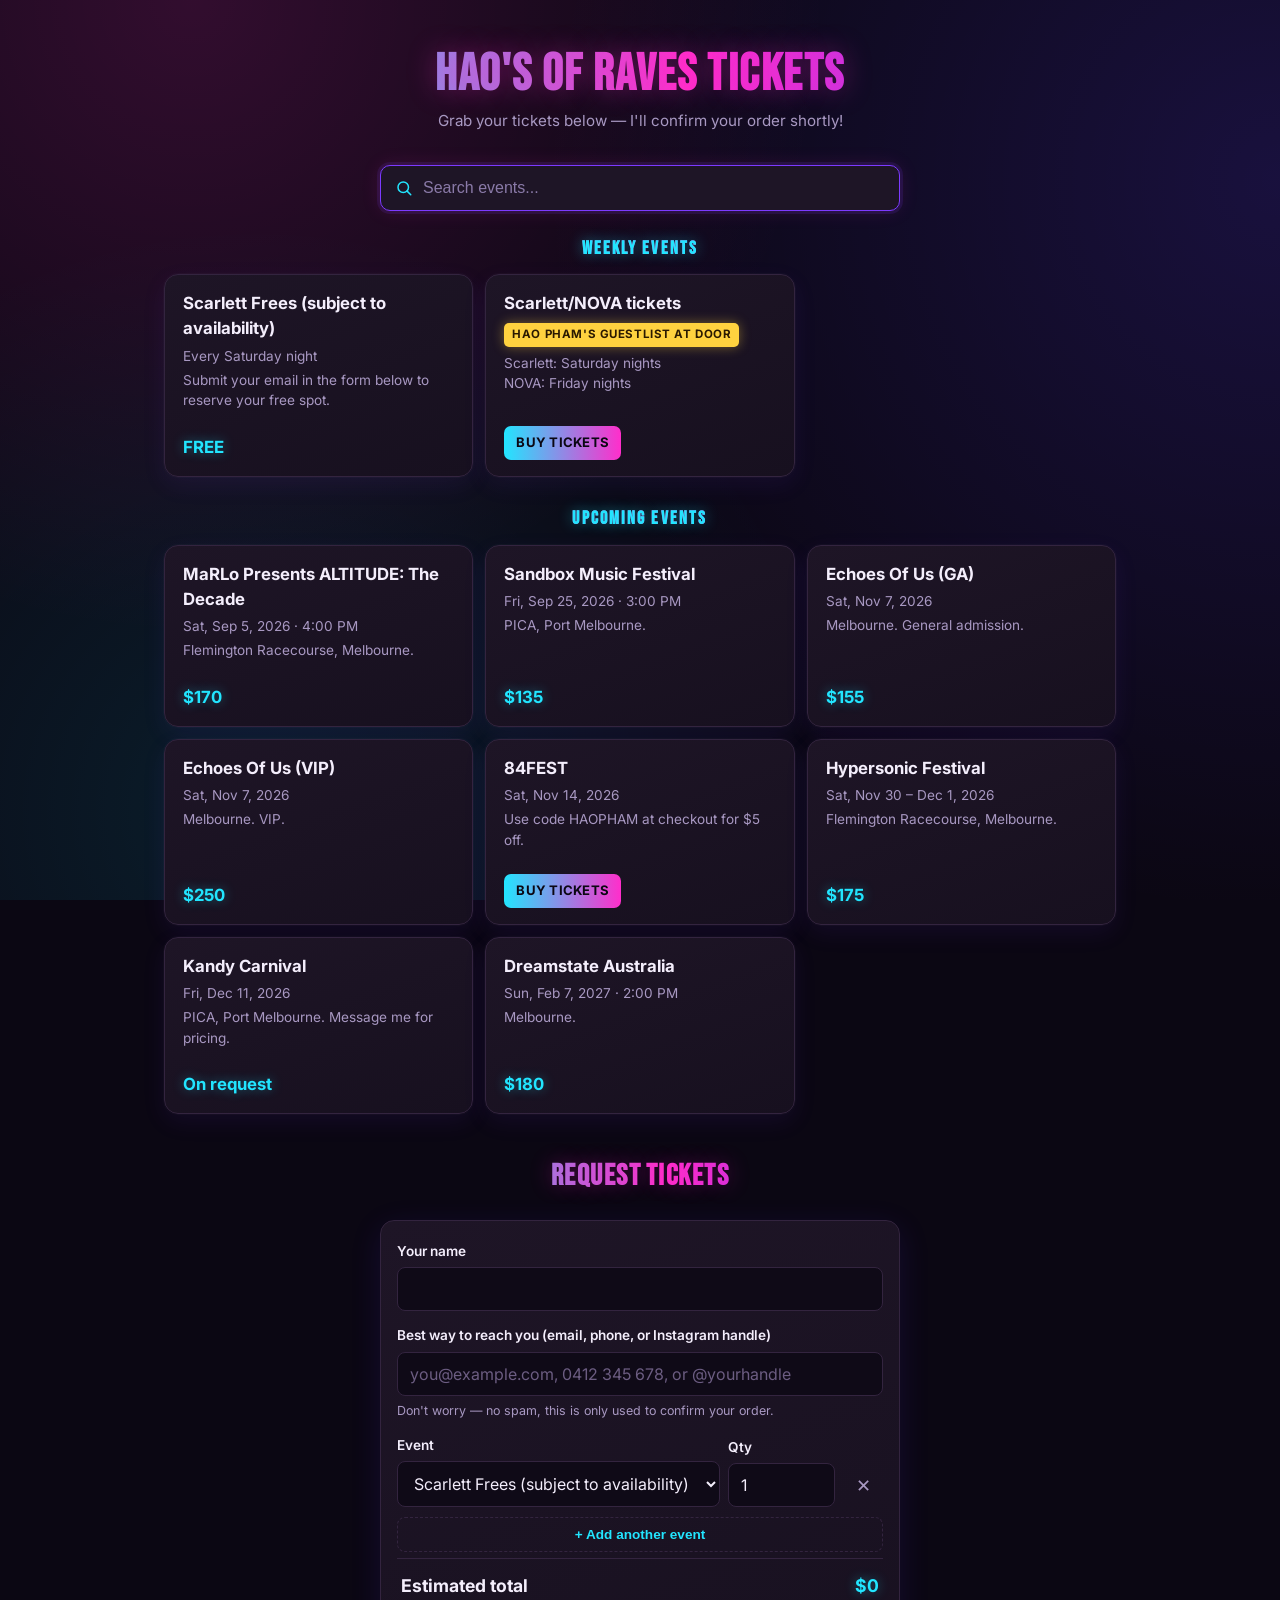
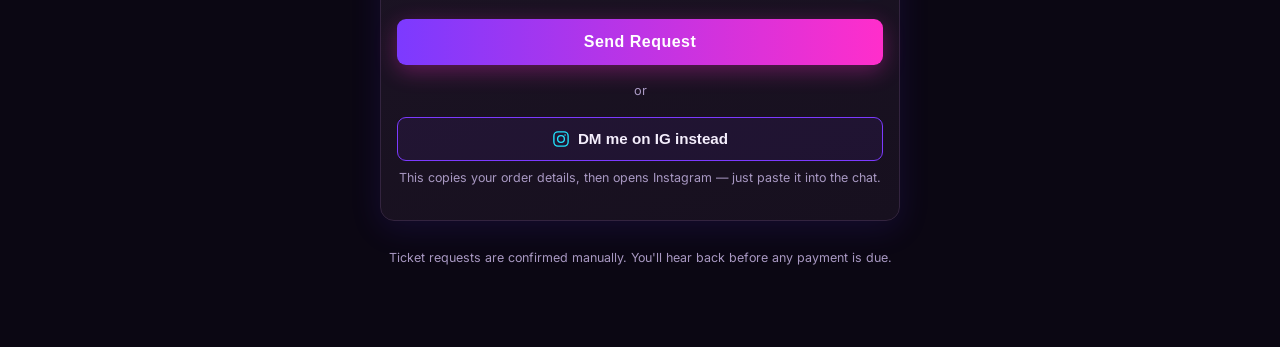
==== commit 8936694a: "Preselect clicked events, surface status messages, add share image - Clicking an event card now sele" ====
--- a/index.html
+++ b/index.html
@@ -9,7 +9,18 @@
 <meta property="og:type" content="website" />
 <meta property="og:title" content="Hao's of Raves Tickets" />
 <meta property="og:description" content="Reserve tickets for Melbourne rave and festival events — request below and I'll confirm your order personally." />
-<meta name="twitter:card" content="summary" />
+<meta property="og:url" content="https://pha0116-bit.github.io/ticket-orders/" />
+<!-- Absolute URL: Facebook and Instagram won't resolve a relative og:image. -->
+<meta property="og:image" content="https://pha0116-bit.github.io/ticket-orders/og-image.png" />
+<meta property="og:image:width" content="1200" />
+<meta property="og:image:height" content="630" />
+<meta property="og:image:alt" content="Hao's of Raves Tickets — Melbourne rave and festival tickets" />
+<meta property="og:site_name" content="Hao's of Raves Tickets" />
+<meta name="twitter:card" content="summary_large_image" />
+<meta name="twitter:title" content="Hao's of Raves Tickets" />
+<meta name="twitter:description" content="Reserve tickets for Melbourne rave and festival events — request below and I'll confirm your order personally." />
+<meta name="twitter:image" content="https://pha0116-bit.github.io/ticket-orders/og-image.png" />
+<link rel="icon" href="data:image/svg+xml,%3Csvg xmlns='http://www.w3.org/2000/svg' viewBox='0 0 100 100'%3E%3Crect width='100' height='100' rx='22' fill='%230b0713'/%3E%3Ctext x='50' y='72' font-size='62' text-anchor='middle' fill='%23ff2ecb' font-family='Arial Black,Arial,sans-serif' font-weight='900'%3EH%3C/text%3E%3C/svg%3E" />
 <link rel="preconnect" href="https://fonts.googleapis.com" />
 <link rel="preconnect" href="https://fonts.gstatic.com" crossorigin />
 <link href="https://fonts.googleapis.com/css2?family=Bebas+Neue&family=Inter:wght@400;500;600;700&display=swap" rel="stylesheet" />
@@ -36,8 +47,6 @@
 
   <h2 class="section-title" id="request-tickets-heading">Request Tickets</h2>
 
-  <div class="status-msg" id="status-msg"></div>
-
   <form id="order-form">
     <div class="field">
       <label for="customer-name">Your name</label>
@@ -61,6 +70,8 @@
     <p class="hint order-total-note" id="order-total-note">Some items are priced separately — I'll confirm the final total with you.</p>
 
     <input type="hidden" name="order_summary" id="order-summary-field" />
+
+    <div class="status-msg" id="status-msg" role="status" aria-live="polite"></div>
 
     <button type="submit" class="submit-btn" id="submit-btn">Send Request</button>
 
--- a/style.css
+++ b/style.css
@@ -214,23 +214,26 @@
   cursor: pointer;
 }
 
-.event-card--flash {
-  animation: card-flash 1s ease;
-}
-
-@keyframes card-flash {
+/* Flash the Event field so it's obvious which row the clicked card landed in. */
+.field--flash select,
+.field--flash input {
+  animation: field-flash 1.2s ease;
+}
+
+@keyframes field-flash {
   0%, 100% {
-    box-shadow: 0 0 0 1px rgba(255, 255, 255, 0.02), 0 8px 24px rgba(124, 58, 255, 0.08);
     border-color: var(--border);
-  }
-  25% {
-    box-shadow: 0 0 0 2px var(--accent), 0 0 24px rgba(255, 46, 203, 0.5);
+    box-shadow: none;
+  }
+  20%, 60% {
     border-color: var(--accent);
+    box-shadow: 0 0 0 3px rgba(255, 46, 203, 0.3), 0 0 20px rgba(255, 46, 203, 0.35);
   }
 }
 
 @media (prefers-reduced-motion: reduce) {
-  .event-card--flash {
+  .field--flash select,
+  .field--flash input {
     animation: none;
   }
 }
@@ -565,7 +568,7 @@
   border-radius: 8px;
   padding: 12px 14px;
   font-size: 0.9rem;
-  margin-bottom: 16px;
+  margin-bottom: 12px;
   display: none;
   border: 1px solid transparent;
 }
@@ -595,6 +598,10 @@
 
 #request-tickets-heading {
   word-spacing: -0.08em;
+  margin-top: 40px;
+  /* Keeps the heading clear of the viewport edge when an event card
+     scrolls the page down to it. */
+  scroll-margin-top: 20px;
 }
 
 @media (min-width: 720px) {
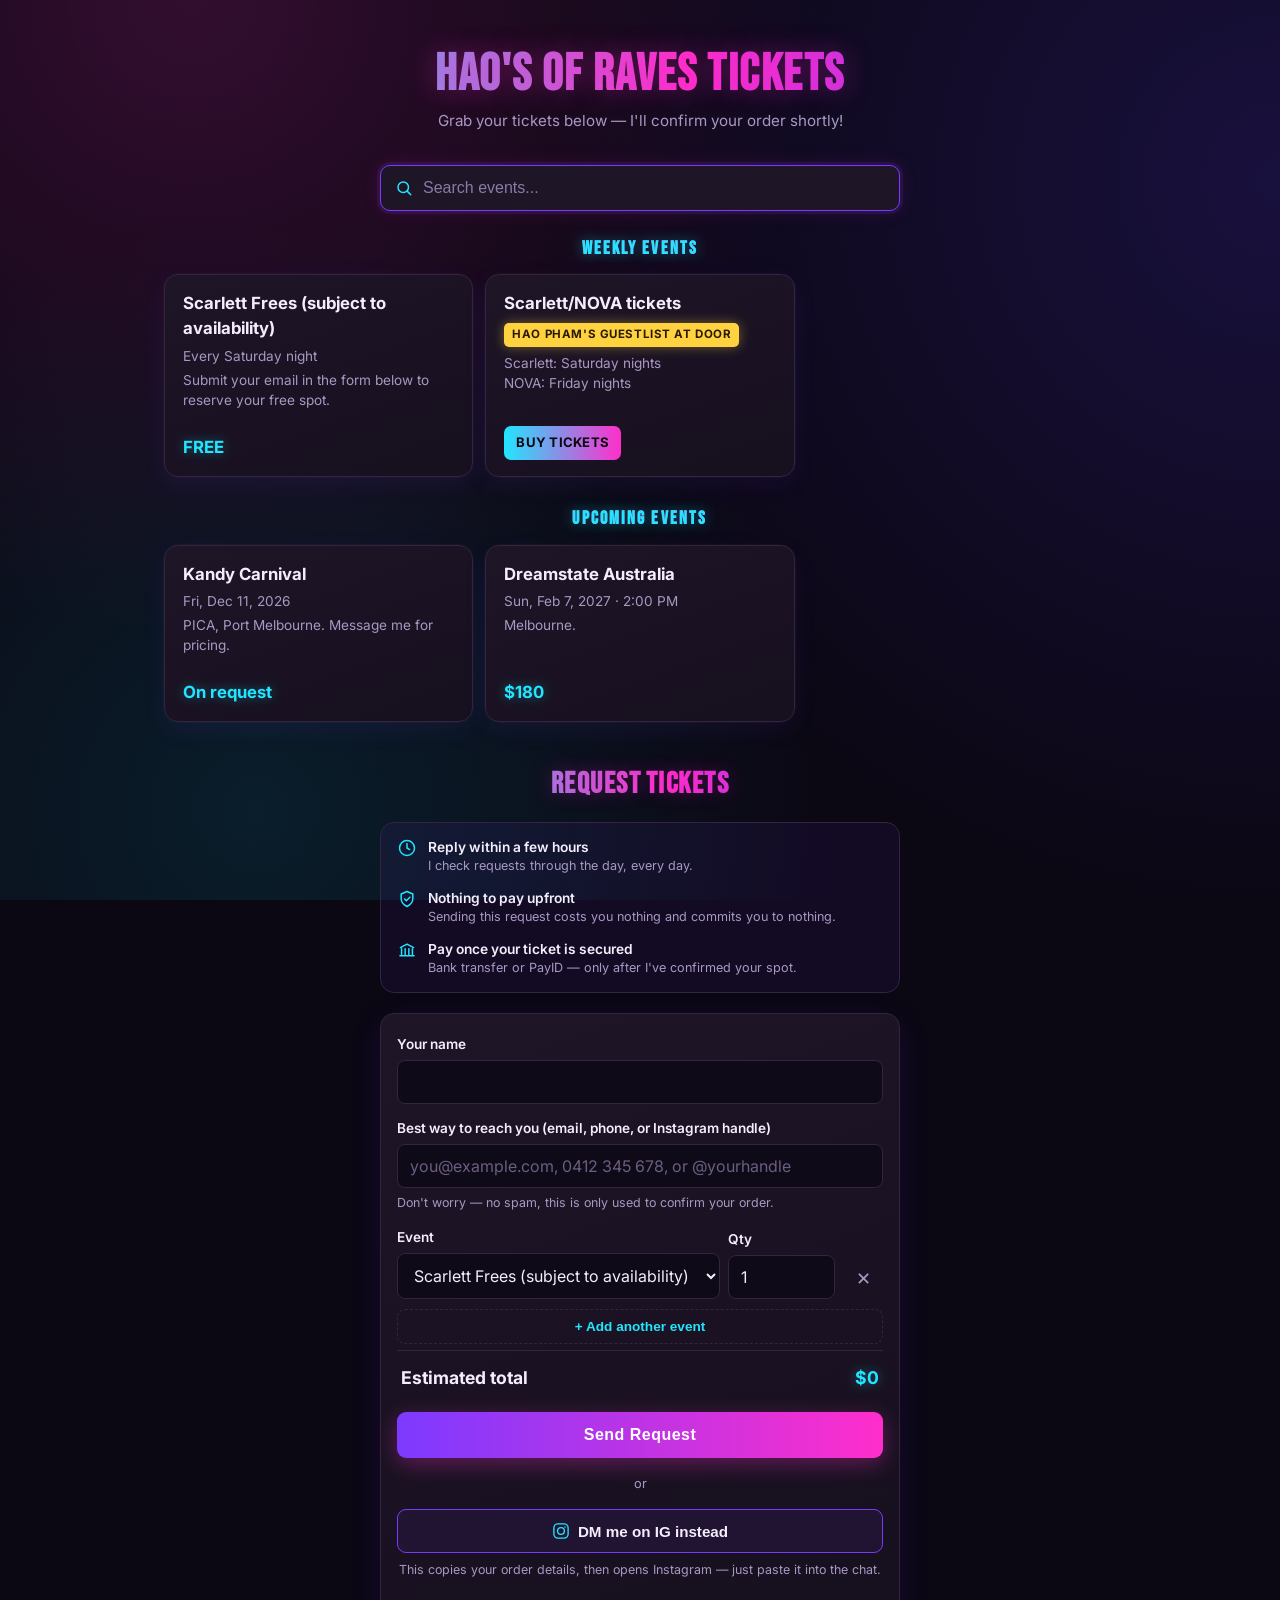
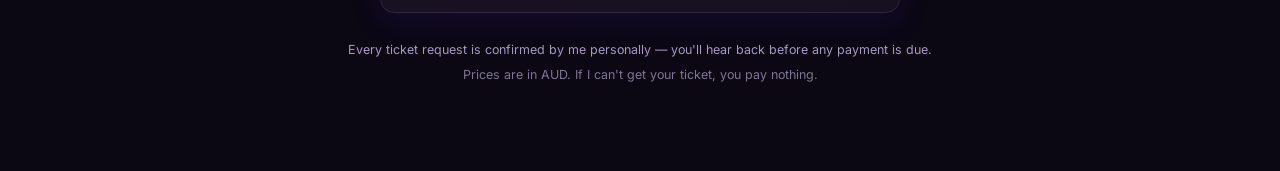
==== commit 3fdcd218: "Broaden search, add keyboard access, auto-expire past events, add trust copy - Search now matches ve" ====
--- a/index.html
+++ b/index.html
@@ -47,6 +47,40 @@
 
   <h2 class="section-title" id="request-tickets-heading">Request Tickets</h2>
 
+  <!-- Edit this copy if your reply time or payment method changes. -->
+  <ul class="trust-strip">
+    <li>
+      <svg viewBox="0 0 24 24" width="20" height="20" fill="none" aria-hidden="true">
+        <circle cx="12" cy="12" r="9" stroke="currentColor" stroke-width="1.8"/>
+        <path d="M12 7v5l3.2 1.9" stroke="currentColor" stroke-width="1.8" stroke-linecap="round"/>
+      </svg>
+      <div>
+        <strong>Reply within a few hours</strong>
+        <span>I check requests through the day, every day.</span>
+      </div>
+    </li>
+    <li>
+      <svg viewBox="0 0 24 24" width="20" height="20" fill="none" aria-hidden="true">
+        <path d="M12 3l7 3v5.5c0 4.2-2.9 7.6-7 9.5-4.1-1.9-7-5.3-7-9.5V6l7-3z" stroke="currentColor" stroke-width="1.8" stroke-linejoin="round"/>
+        <path d="M9 12l2.2 2.2L15.5 10" stroke="currentColor" stroke-width="1.8" stroke-linecap="round" stroke-linejoin="round"/>
+      </svg>
+      <div>
+        <strong>Nothing to pay upfront</strong>
+        <span>Sending this request costs you nothing and commits you to nothing.</span>
+      </div>
+    </li>
+    <li>
+      <svg viewBox="0 0 24 24" width="20" height="20" fill="none" aria-hidden="true">
+        <path d="M3.5 9.5L12 5l8.5 4.5" stroke="currentColor" stroke-width="1.8" stroke-linejoin="round"/>
+        <path d="M5.5 10.5v7M9.8 10.5v7M14.2 10.5v7M18.5 10.5v7M3.5 19h17" stroke="currentColor" stroke-width="1.8" stroke-linecap="round"/>
+      </svg>
+      <div>
+        <strong>Pay once your ticket is secured</strong>
+        <span>Bank transfer or PayID — only after I've confirmed your spot.</span>
+      </div>
+    </li>
+  </ul>
+
   <form id="order-form">
     <div class="field">
       <label for="customer-name">Your name</label>
@@ -89,7 +123,8 @@
   </form>
 
   <footer>
-    Ticket requests are confirmed manually. You'll hear back before any payment is due.
+    <p>Every ticket request is confirmed by me personally — you'll hear back before any payment is due.</p>
+    <p class="footer-fine">Prices are in AUD. If I can't get your ticket, you pay nothing.</p>
   </footer>
 
 </div>
--- a/style.css
+++ b/style.css
@@ -214,6 +214,12 @@
   cursor: pointer;
 }
 
+.event-card--clickable:focus-visible {
+  outline: 2px solid var(--accent-cyan);
+  outline-offset: 3px;
+  border-color: var(--accent-2);
+}
+
 /* Flash the Event field so it's obvious which row the clicked card landed in. */
 .field--flash select,
 .field--flash input {
@@ -589,11 +595,56 @@
   border-color: rgba(255, 92, 122, 0.3);
 }
 
+.trust-strip {
+  list-style: none;
+  margin: 0;
+  padding: 14px 16px;
+  background: rgba(124, 58, 255, 0.07);
+  border: 1px solid var(--border);
+  border-radius: var(--radius);
+  display: grid;
+  gap: 12px;
+}
+
+.trust-strip li {
+  display: flex;
+  align-items: flex-start;
+  gap: 11px;
+}
+
+.trust-strip svg {
+  color: var(--accent-cyan);
+  flex-shrink: 0;
+  margin-top: 1px;
+}
+
+.trust-strip strong {
+  display: block;
+  font-size: 0.86rem;
+  font-weight: 600;
+  color: var(--text);
+}
+
+.trust-strip span {
+  display: block;
+  font-size: 0.79rem;
+  color: var(--text-muted);
+  line-height: 1.45;
+}
+
 footer {
   text-align: center;
   color: var(--text-muted);
   font-size: 0.78rem;
   margin-top: 28px;
+}
+
+footer p {
+  margin: 0 0 6px;
+}
+
+.footer-fine {
+  opacity: 0.75;
 }
 
 #request-tickets-heading {
@@ -615,6 +666,7 @@
   }
 
   .event-search-field,
+  .trust-strip,
   form {
     max-width: 520px;
     margin-left: auto;
